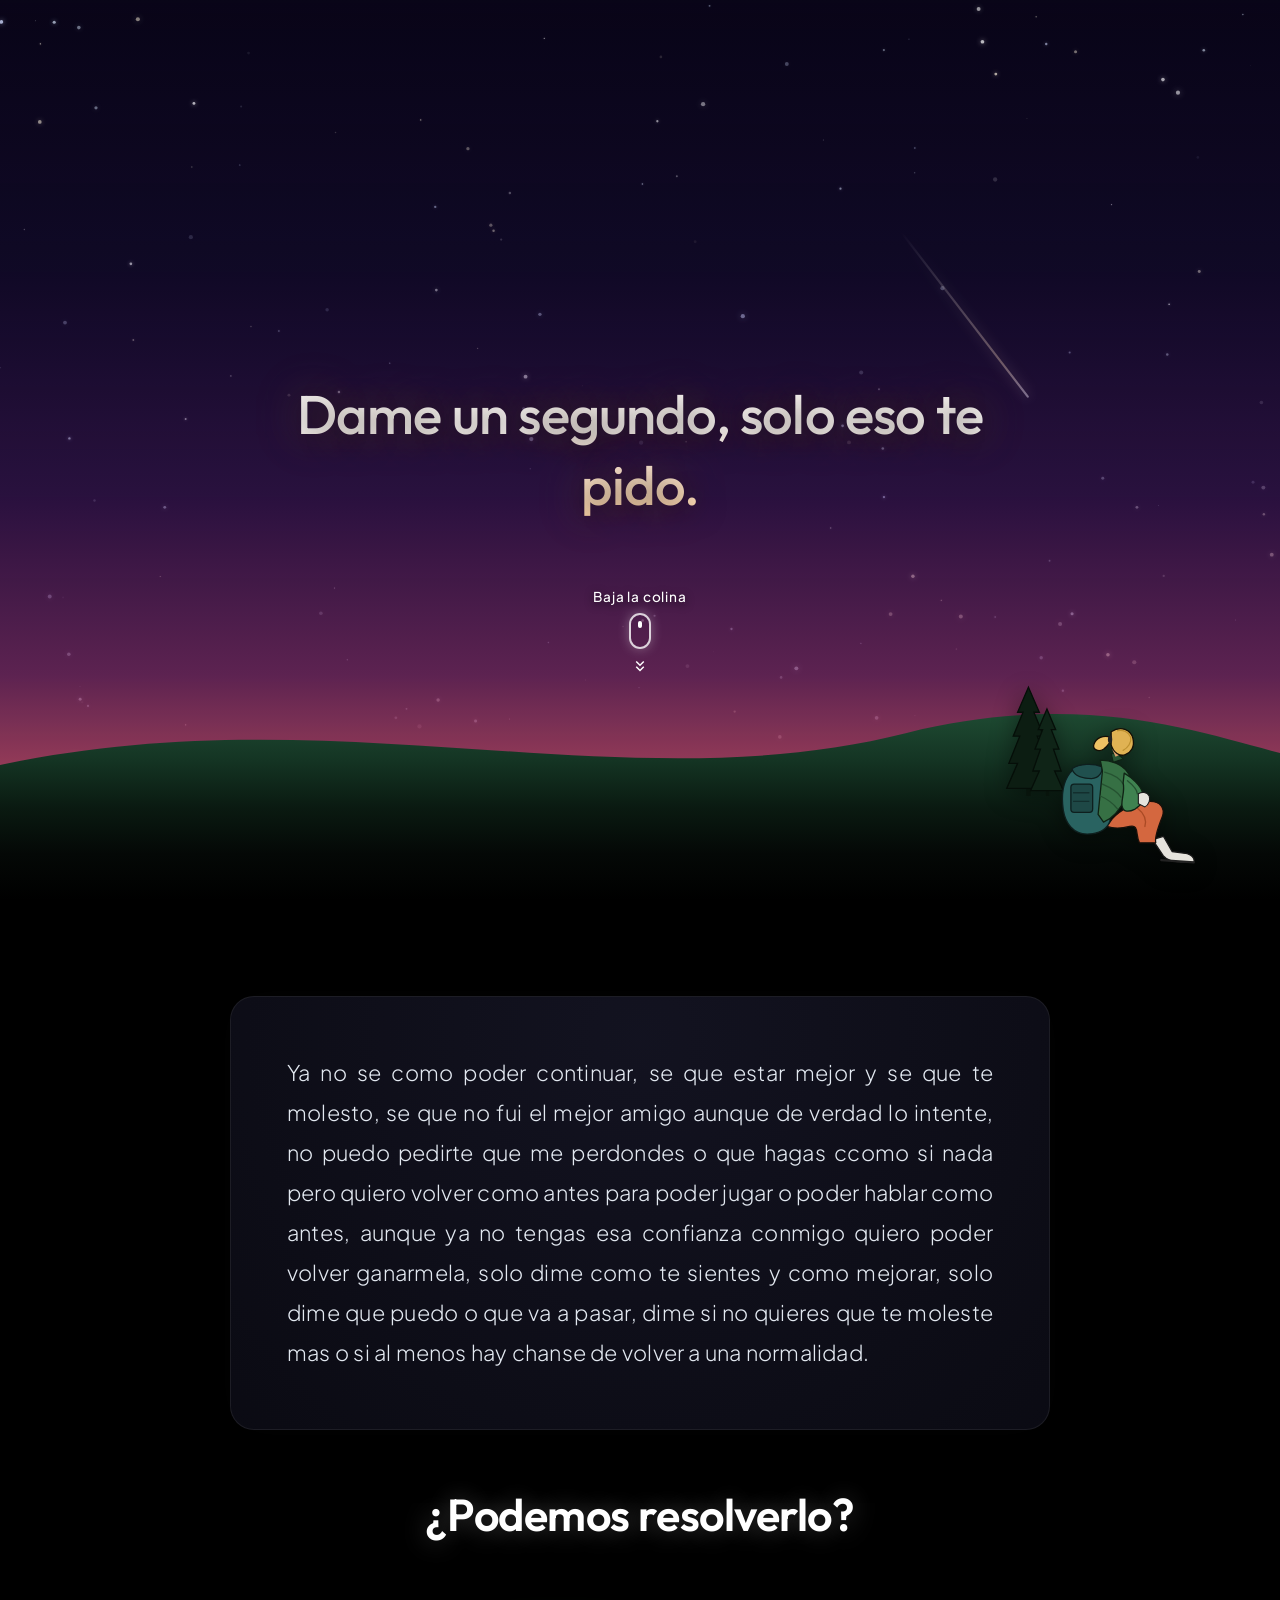
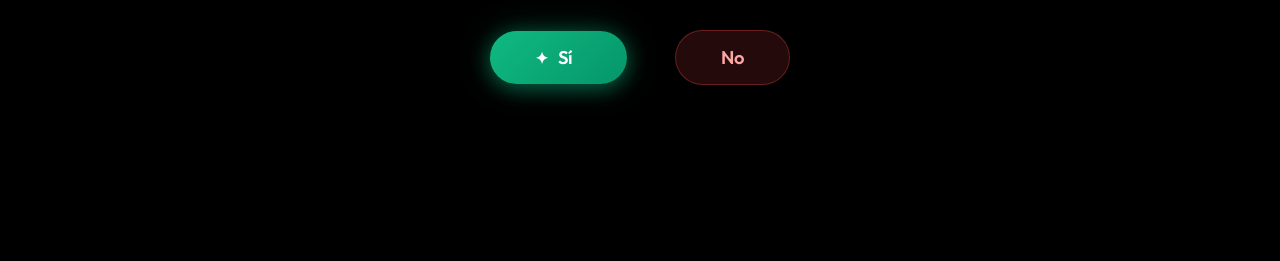
==== index.html @ 680c3e40 "subida" ====
<!DOCTYPE html>
<html lang="es">
<head>
  <meta charset="UTF-8" />
  <meta name="viewport" content="width=device-width, initial-scale=1.0" />
  <title>O - O | Para ti</title>
  <meta name="description" content="Un cielo estrellado, un atardecer y unas palabras sinceras." />
  <link rel="preconnect" href="https://fonts.googleapis.com" />
  <link rel="preconnect" href="https://fonts.gstatic.com" crossorigin />
  <link href="https://fonts.googleapis.com/css2?family=Outfit:wght@300;400;500;600;700&family=Plus+Jakarta+Sans:wght@300;400;500;600&display=swap" rel="stylesheet" />
  <link rel="stylesheet" href="style.css" />
</head>
<body>
  <!-- Contenedor de estrellas y efectos celestiales en Canvas -->
  <canvas id="sky-canvas"></canvas>

  <!-- Capa de brillo del atardecer con transición a noche oscura -->
  <div id="sunset-overlay" class="sunset-overlay"></div>

  <!-- Contenido desplazable principal -->
  <main class="page-container">
    <!-- SECCIÓN 1: INTRODUCCIÓN CON ATARDECER -->
    <section class="hero-section" id="hero-section">
      <div class="hero-content">
        <h1 class="hero-phrase">Dame un segundo, solo eso te pido.</h1>
      </div>

      <!-- Indicador de desplazamiento para bajar la colina -->
      <div class="scroll-indicator" id="scroll-prompt">
        <span class="scroll-text">Baja la colina</span>
        <div class="scroll-mouse">
          <div class="scroll-wheel"></div>
        </div>
        <svg class="scroll-arrow" viewBox="0 0 24 24" fill="none" stroke="currentColor" stroke-width="2">
          <path d="M7 13l5 5 5-5M7 6l5 5 5-5"/>
        </svg>
      </div>

      <!-- Colina en la base del hero con transición directa a negro y figura en el costado -->
      <div class="hill-transition-container" id="hill-container">
        <!-- Figura melancólica en el costado derecho integrada con la loma (sin cajas ni fondos artificiales) -->
        <div class="figure-side-wrapper" aria-hidden="true">
          <svg class="figure-side-svg" viewBox="0 0 200 200" fill="none" xmlns="http://www.w3.org/2000/svg">
            <!-- Pinos a la izquierda de la figura -->
            <g class="pine-trees">
              <rect x="26" y="95" width="4" height="30" fill="#08140c" />
              <path d="M28 25 L38 48 L33 48 L42 70 L36 70 L46 95 L38 95 L48 118 L8 118 L18 95 L10 95 L20 70 L14 70 L23 48 L18 48 Z" fill="#0c1d12" stroke="#050e08" stroke-width="1.2" />
              
              <rect x="44" y="105" width="3" height="20" fill="#08140c" />
              <path d="M45 45 L53 64 L49 64 L56 82 L51 82 L58 102 L52 102 L60 120 L30 120 L38 102 L32 102 L39 82 L34 82 L41 64 L37 64 Z" fill="#0f2417" stroke="#050e08" stroke-width="1.2" />
            </g>

            <!-- Figura de la persona sentada mirando hacia el horizonte -->
            <g class="person-figure">
              <!-- Bota -->
              <path d="M142 165 L152 180 C155 184 162 186 172 186 L180 186 C181 183 179 180 174 178 L160 176 L152 162 Z" fill="#e5e3dc" stroke="#1a1a1a" stroke-width="1.2" stroke-linejoin="round" />
              <path d="M150 184 L180 186" stroke="#222" stroke-width="2" stroke-linecap="round" />

              <!-- Pantalón óxido / naranja cálido -->
              <path d="M105 146 C112 138 126 130 140 130 C149 130 154 136 151 144 C147 154 144 164 145 168 L130 168 C126 160 130 151 121 153 C113 155 106 155 100 153 Z" fill="#d4673f" stroke="#1a100a" stroke-width="1.2" stroke-linejoin="round" />
              <path d="M128 136 C133 140 137 146 135 153" stroke="#aa4a25" stroke-width="1.2" stroke-linecap="round" />

              <!-- Mochila senderista color cerceta / teal -->
              <path d="M66 104 C60 112 58 124 60 138 C62 150 69 160 82 160 C92 160 100 156 103 148 L101 102 C92 95 73 95 66 104 Z" fill="#296361" stroke="#0e1f1e" stroke-width="1.2" stroke-linejoin="round" />
              <path d="M68 100 C75 95 88 95 95 98 C97 102 93 109 86 109 C79 109 70 107 68 100 Z" fill="#20504e" stroke="#0e1f1e" stroke-width="1.2" />
              <rect x="67" y="114" width="20" height="26" rx="3" fill="#1e4846" stroke="#0e1f1e" stroke-width="1.2" />
              <path d="M69 122 L84 122 M69 130 L84 130" stroke="#132f2e" stroke-width="1.2" />

              <!-- Chaqueta puffer verde acolchada -->
              <path d="M94 92 C104 92 114 96 119 103 C123 108 122 117 117 127 C113 136 106 145 97 149 L92 142 L96 102 Z" fill="#367044" stroke="#0f2214" stroke-width="1.2" stroke-linejoin="round" />
              <path d="M98 103 C105 105 112 108 115 114" stroke="#255231" stroke-width="1.2" stroke-linecap="round" />
              <path d="M96 114 C103 117 110 121 113 126" stroke="#255231" stroke-width="1.2" stroke-linecap="round" />
              <path d="M94 125 C101 128 106 132 110 137" stroke="#255231" stroke-width="1.2" stroke-linecap="round" />

              <!-- Brazo y manga apoyada en rodilla -->
              <path d="M116 104 C123 108 131 115 133 122 C135 129 131 134 126 137 C120 140 115 140 114 134 C113 129 117 120 115 113 Z" fill="#3f8250" stroke="#0f2214" stroke-width="1.2" stroke-linejoin="round" />
              <path d="M119 111 C124 115 128 119 128 123" stroke="#255231" stroke-width="1.2" stroke-linecap="round" />

              <!-- Mano enguantada descansando en rodilla -->
              <path d="M129 123 C132 121 137 121 139 125 C140 128 139 133 135 135 L129 132 Z" fill="#e5e3dc" stroke="#1a1a1a" stroke-width="1" />

              <!-- Cuello de la chaqueta -->
              <path d="M104 86 C108 86 113 88 115 91 L106 94 Z" fill="#285433" stroke="#0f2214" stroke-width="1" />

              <!-- Cabeza y cabello dorado con coleta mirando al cielo -->
              <path d="M105 82 L108 89 L112 87 L110 81 Z" fill="#d9a26f" />
              <path d="M104 66 C113 60 122 64 124 72 C126 80 122 85 117 87 C112 89 106 85 104 78 Z" fill="#e0b253" stroke="#140f05" stroke-width="1.2" stroke-linejoin="round" />
              <path d="M104 71 C97 69 90 71 88 78 C87 82 92 85 97 82 C102 78 104 75 104 71 Z" fill="#eec264" stroke="#140f05" stroke-width="1.2" stroke-linejoin="round" />
              <ellipse cx="103" cy="73" rx="2" ry="3.5" fill="#222" />
              <path d="M110 65 C115 64 120 66 122 71 C123 76 119 81 115 83" stroke="#be9130" stroke-width="1.2" stroke-linecap="round" fill="none" />
            </g>
          </svg>
        </div>

        <!-- Colina SVG con degradado suave y continuo que termina en negro puro -->
        <svg class="hill-svg" viewBox="0 0 1440 360" preserveAspectRatio="none">
          <defs>
            <linearGradient id="hillFadeToBlack" x1="0%" y1="0%" x2="0%" y2="100%">
              <stop offset="0%" stop-color="#1e4a32" />
              <stop offset="25%" stop-color="#143423" />
              <stop offset="50%" stop-color="#0a1a11" />
              <stop offset="75%" stop-color="#040806" />
              <stop offset="100%" stop-color="#000000" />
            </linearGradient>
          </defs>
          <path class="hill-main-path" d="M0,190 C380,100 700,240 1020,150 C1220,95 1350,150 1440,175 L1440,360 L0,360 Z" fill="url(#hillFadeToBlack)"></path>
        </svg>
      </div>
    </section>

    <!-- SECCIÓN 2: LA CARTA Y LA PREGUNTA (FONDO 100% NEGRO PURO) -->
    <section class="letter-section" id="letter-section">
      <div class="letter-wrapper">
        <div class="letter-card">
          <div class="card-glow"></div>
          <p class="letter-body">
            Ya no se como poder continuar, se que estar mejor y se que te molesto, se que no fui el mejor amigo aunque de verdad lo intente, no puedo pedirte que me perdondes o que hagas ccomo si nada pero quiero volver como antes para poder jugar o poder hablar como antes, aunque ya no tengas esa confianza conmigo quiero poder volver ganarmela, solo dime como te sientes y como mejorar, solo dime que puedo o que va a pasar, dime si no quieres que te moleste mas o si al menos hay chanse de volver a una normalidad.
          </p>
        </div>

        <!-- Pregunta interactiva -->
        <div class="question-container" id="question-container">
          <h2 class="question-title">¿Podemos resolverlo?</h2>

          <!-- Área interactiva de botones -->
          <div class="buttons-playground" id="buttons-playground">
            <!-- Botón SÍ -->
            <button id="btn-yes" class="btn btn-yes" type="button">
              <span class="btn-sparkle">✦</span>
              <span class="btn-text">Sí</span>
              <span class="btn-glow"></span>
            </button>

            <!-- Botón NO con física de evasión -->
            <button id="btn-no" class="btn btn-no" type="button">
              <span class="btn-text">No</span>
            </button>
          </div>
        </div>
      </div>
    </section>
  </main>

  <script src="script.js" defer></script>
</body>
</html>
---- style.css ----
/* ==========================================================================
   VARIABLES DE TEMA Y PALETA CINEMATOGRÁFICA
   ========================================================================== */
:root {
  --font-display: 'Outfit', sans-serif;
  --font-body: 'Plus Jakarta Sans', sans-serif;

  /* Colores del atardecer inicial */
  --sky-night: #090518;
  --sky-indigo: #1b103b;
  --sky-purple: #3f1958;
  --sky-dusk: #792d64;
  --sky-rose: #bf4d65;
  --sky-sunset: #ea7a5c;
  --sky-glow: #fbb07e;

  /* Colores de las colinas (inicialmente verdes de atardecer) */
  --hill-back-start: #1c452e;
  --hill-front-start: #2a6140;

  /* Colores de transición a la noche */
  --space-dark: #05050a;
  --space-card: rgba(14, 15, 26, 0.72);
  --space-border: rgba(255, 255, 255, 0.08);
  --text-main: #f0f0f5;
  --text-muted: #b8b8cc;

  /* Botones */
  --btn-yes-bg: linear-gradient(135deg, #10b981 0%, #059669 100%);
  --btn-yes-glow: rgba(16, 185, 129, 0.45);
  --btn-no-bg: rgba(239, 68, 68, 0.15);
  --btn-no-border: rgba(239, 68, 68, 0.35);
  --btn-no-text: #fca5a5;

  /* Factor de scroll dinámico [0 a 1] controlado por JS */
  --scroll-ratio: 0;
}

/* ==========================================================================
   RESET & ESTILOS BASE
   ========================================================================== */
*, *::before, *::after {
  margin: 0;
  padding: 0;
  box-sizing: border-box;
}

html {
  scroll-behavior: smooth;
  background-color: var(--sky-night);
  color: var(--text-main);
  font-family: var(--font-body);
  overflow-x: hidden;
}

body {
  position: relative;
  min-height: 200vh;
  background: var(--sky-night);
  overflow-x: hidden;
  transition: background-color 0.8s ease;
}

/* ==========================================================================
   CANVAS DE ESTRELLAS Y CAPA DE ATARDECER
   ========================================================================== */
#sky-canvas {
  position: fixed;
  top: 0;
  left: 0;
  width: 100vw;
  height: 100vh;
  z-index: 1;
  pointer-events: none;
}

.sunset-overlay {
  position: fixed;
  top: 0;
  left: 0;
  width: 100vw;
  height: 100vh;
  z-index: 2;
  pointer-events: none;
  background: linear-gradient(
    180deg,
    rgba(9, 5, 24, 0.2) 0%,
    rgba(27, 16, 59, 0.4) 30%,
    rgba(63, 25, 88, 0.6) 55%,
    rgba(121, 45, 100, 0.75) 75%,
    rgba(191, 77, 101, 0.85) 88%,
    rgba(234, 122, 92, 0.95) 96%,
    rgba(251, 176, 126, 1) 100%
  );
  opacity: calc(1 - (var(--scroll-ratio) * 1.25));
  transition: opacity 0.15s ease-out;
}

/* ==========================================================================
   CONTENEDOR PRINCIPAL
   ========================================================================== */
.page-container {
  position: relative;
  z-index: 10;
  width: 100%;
}

/* ==========================================================================
   SECCIÓN 1: HERO CON ATARDECER Y COLINAS
   ========================================================================== */
.hero-section {
  position: relative;
  width: 100%;
  height: 100vh;
  display: flex;
  flex-direction: column;
  justify-content: center;
  align-items: center;
  text-align: center;
  padding: 0 1.5rem;
}

.hero-content {
  max-width: 800px;
  z-index: 15;
  animation: fadeInDown 1.6s cubic-bezier(0.16, 1, 0.3, 1) forwards;
}

.hero-phrase {
  font-family: var(--font-display);
  font-size: clamp(2rem, 5vw, 3.4rem);
  font-weight: 500;
  letter-spacing: -0.015em;
  line-height: 1.3;
  color: #ffffff;
  background: linear-gradient(180deg, #ffffff 35%, #fed7aa 100%);
  -webkit-background-clip: text;
  -webkit-text-fill-color: transparent;
  text-shadow: 0 4px 30px rgba(0, 0, 0, 0.65), 0 0 45px rgba(251, 176, 126, 0.35);
}

/* Indicador de scroll */
.scroll-indicator {
  position: absolute;
  bottom: 25vh;
  display: flex;
  flex-direction: column;
  align-items: center;
  gap: 0.5rem;
  z-index: 20;
  cursor: pointer;
  opacity: calc(1 - (var(--scroll-ratio) * 2.5));
  transition: opacity 0.2s ease, transform 0.2s ease;
  user-select: none;
}

.scroll-indicator:hover {
  transform: translateY(3px);
}

.scroll-text {
  font-size: 0.85rem;
  font-weight: 500;
  letter-spacing: 0.06em;
  color: #ffffff;
  text-shadow: 0 2px 8px rgba(0, 0, 0, 0.7);
}

.scroll-mouse {
  width: 22px;
  height: 36px;
  border: 2px solid rgba(255, 255, 255, 0.8);
  border-radius: 14px;
  position: relative;
  box-shadow: 0 0 12px rgba(255, 255, 255, 0.3);
}

.scroll-wheel {
  width: 4px;
  height: 7px;
  background: #ffffff;
  border-radius: 2px;
  position: absolute;
  top: 6px;
  left: 50%;
  transform: translateX(-50%);
  animation: scrollWheel 1.8s infinite ease-in-out;
}

.scroll-arrow {
  width: 18px;
  height: 18px;
  color: #ffffff;
  animation: floatArrow 1.8s infinite ease-in-out;
}

@keyframes scrollWheel {
  0% { transform: translate(-50%, 0); opacity: 1; }
  60% { transform: translate(-50%, 10px); opacity: 0; }
  100% { transform: translate(-50%, 0); opacity: 0; }
}

@keyframes floatArrow {
  0%, 100% { transform: translateY(0); }
  50% { transform: translateY(5px); }
}

/* ==========================================================================
   COLINA EN LA BASE DEL HERO CON GRADIENTE SUAVE A NEGRO PURO
   ========================================================================== */
.hill-transition-container {
  position: absolute;
  bottom: 0;
  left: 0;
  width: 100%;
  height: 32vh;
  min-height: 220px;
  pointer-events: none;
  z-index: 12;
  overflow: hidden;
}

.hill-svg {
  position: absolute;
  bottom: -1px;
  left: 0;
  width: 100%;
  height: 100%;
  display: block;
}

/* FIGURA MELANCÓLICA EN EL COSTADO DERECHO */
.figure-side-wrapper {
  position: absolute;
  bottom: 22px;
  right: 5%;
  width: clamp(140px, 17vw, 220px);
  height: auto;
  z-index: 15;
  pointer-events: none;
  filter: drop-shadow(0 4px 12px rgba(0, 0, 0, 0.45));
  animation: solitaryBreathe 4.5s infinite ease-in-out;
  transform-origin: bottom center;
}

.figure-side-svg {
  width: 100%;
  height: auto;
  display: block;
}

@keyframes solitaryBreathe {
  0%, 100% {
    transform: translateY(0) scale(1);
  }
  50% {
    transform: translateY(-3px) scale(1.008);
  }
}

@media (max-width: 768px) {
  .figure-side-wrapper {
    right: 3%;
    bottom: 16px;
    width: 130px;
  }
}

@media (max-width: 480px) {
  .figure-side-wrapper {
    right: 1%;
    bottom: 12px;
    width: 110px;
  }
}

/* ==========================================================================
   SECCIÓN 2: LA CARTA Y PREGUNTA (FONDO 100% NEGRO PURO)
   ========================================================================== */
.letter-section {
  position: relative;
  min-height: 100vh;
  background-color: #000000;
  padding: 6rem 1.5rem 8rem;
  display: flex;
  justify-content: center;
  align-items: center;
  z-index: 25;
}

.letter-wrapper {
  width: 100%;
  max-width: 820px;
  margin: 0 auto;
  display: flex;
  flex-direction: column;
  align-items: center;
}

.letter-card {
  position: relative;
  background: var(--space-card);
  border: 1px solid var(--space-border);
  backdrop-filter: blur(20px);
  -webkit-backdrop-filter: blur(20px);
  border-radius: 24px;
  padding: clamp(2rem, 5vw, 3.5rem);
  box-shadow: 0 25px 50px -12px rgba(0, 0, 0, 0.7), 0 0 40px rgba(255, 255, 255, 0.02);
  margin-bottom: 3.5rem;
  overflow: hidden;
  transition: transform 0.3s ease, box-shadow 0.3s ease;
}

.card-glow {
  position: absolute;
  top: -50%;
  left: -50%;
  width: 200%;
  height: 200%;
  background: radial-gradient(circle at 50% 30%, rgba(120, 119, 198, 0.08) 0%, transparent 60%);
  pointer-events: none;
}

.letter-body {
  position: relative;
  font-size: clamp(1.08rem, 2.3vw, 1.35rem);
  line-height: 1.85;
  color: #e2e8f0;
  font-weight: 300;
  letter-spacing: 0.01em;
  text-align: justify;
  text-justify: inter-word;
}

@media (max-width: 600px) {
  .letter-body {
    text-align: left;
  }
}

/* ==========================================================================
   PREGUNTA Y BOTONES INTERACTIVOS
   ========================================================================== */
.question-container {
  width: 100%;
  display: flex;
  flex-direction: column;
  align-items: center;
  text-align: center;
}

.question-title {
  font-family: var(--font-display);
  font-size: clamp(2rem, 4.5vw, 2.8rem);
  font-weight: 600;
  margin-bottom: 2.5rem;
  letter-spacing: -0.01em;
  color: #ffffff;
  text-shadow: 0 0 25px rgba(255, 255, 255, 0.25);
}

/* Área de acción de los botones */
.buttons-playground {
  position: relative;
  width: 100%;
  max-width: 620px;
  min-height: 150px;
  display: flex;
  justify-content: center;
  align-items: center;
  gap: 3rem;
  padding: 1rem;
}

/* Estilos de botones generales */
.btn {
  font-family: var(--font-display);
  font-size: 1.15rem;
  font-weight: 600;
  padding: 0.95rem 2.8rem;
  border-radius: 999px;
  border: none;
  cursor: pointer;
  outline: none;
  user-select: none;
  display: inline-flex;
  align-items: center;
  justify-content: center;
  gap: 0.6rem;
  transition: transform 0.25s cubic-bezier(0.2, 0, 0, 1), box-shadow 0.25s ease;
}

/* Botón SÍ: Cálido, brillante y acogedor */
.btn-yes {
  background: var(--btn-yes-bg);
  color: #ffffff;
  box-shadow: 0 4px 20px var(--btn-yes-glow), 0 0 35px rgba(16, 185, 129, 0.25);
  position: relative;
  overflow: hidden;
  z-index: 5;
}

.btn-yes:hover {
  transform: scale(1.06);
  box-shadow: 0 8px 30px rgba(16, 185, 129, 0.6), 0 0 50px rgba(16, 185, 129, 0.4);
}

.btn-yes:active {
  transform: scale(0.98);
}

.btn-sparkle {
  font-size: 1rem;
  animation: pulseSparkle 2s infinite ease-in-out;
}

@keyframes pulseSparkle {
  0%, 100% { transform: scale(1) rotate(0deg); opacity: 0.8; }
  50% { transform: scale(1.3) rotate(20deg); opacity: 1; }
}

/* Botón NO: Física de evasión por velocidad del ratón */
.btn-no {
  background: var(--btn-no-bg);
  color: var(--btn-no-text);
  border: 1px solid var(--btn-no-border);
  backdrop-filter: blur(8px);
  position: relative;
  z-index: 6;
  white-space: nowrap;
  touch-action: none;
  will-change: transform;
}

.btn-no:hover {
  background: rgba(239, 68, 68, 0.25);
}

/* ==========================================================================
   TARJETA DE ACTUALIZACIÓN EN LA PÁGINA AL PULSAR SÍ
   ========================================================================== */
.yes-updated-card {
  background: rgba(16, 185, 129, 0.08);
  border: 1px solid rgba(16, 185, 129, 0.35);
  backdrop-filter: blur(24px);
  -webkit-backdrop-filter: blur(24px);
  border-radius: 28px;
  padding: clamp(2.4rem, 5vw, 3.8rem);
  max-width: 680px;
  width: 100%;
  margin: 0 auto;
  text-align: center;
  box-shadow: 0 25px 60px rgba(0, 0, 0, 0.8), 0 0 50px rgba(16, 185, 129, 0.25);
  animation: fadeInDown 0.9s cubic-bezier(0.16, 1, 0.3, 1) forwards;
}

.yes-updated-icon {
  font-size: 3rem;
  margin-bottom: 1.2rem;
  animation: heartPulse 2.2s infinite ease-in-out;
  display: inline-block;
}

@keyframes heartPulse {
  0%, 100% { transform: scale(1); }
  50% { transform: scale(1.18); }
}

.yes-updated-title {
  font-family: var(--font-display);
  font-size: clamp(2rem, 4vw, 2.7rem);
  font-weight: 600;
  color: #ffffff;
  margin-bottom: 1.25rem;
  text-shadow: 0 0 25px rgba(16, 185, 129, 0.5);
}

.yes-updated-message {
  font-family: var(--font-body);
  font-size: clamp(1.1rem, 2.5vw, 1.35rem);
  line-height: 1.85;
  color: #e2e8f0;
  font-weight: 300;
  letter-spacing: 0.01em;
}

/* ==========================================================================
   ANIMACIONES GENERALES
   ========================================================================== */
@keyframes fadeInDown {
  from {
    opacity: 0;
    transform: translateY(-25px);
  }
  to {
    opacity: 1;
    transform: translateY(0);
  }
}
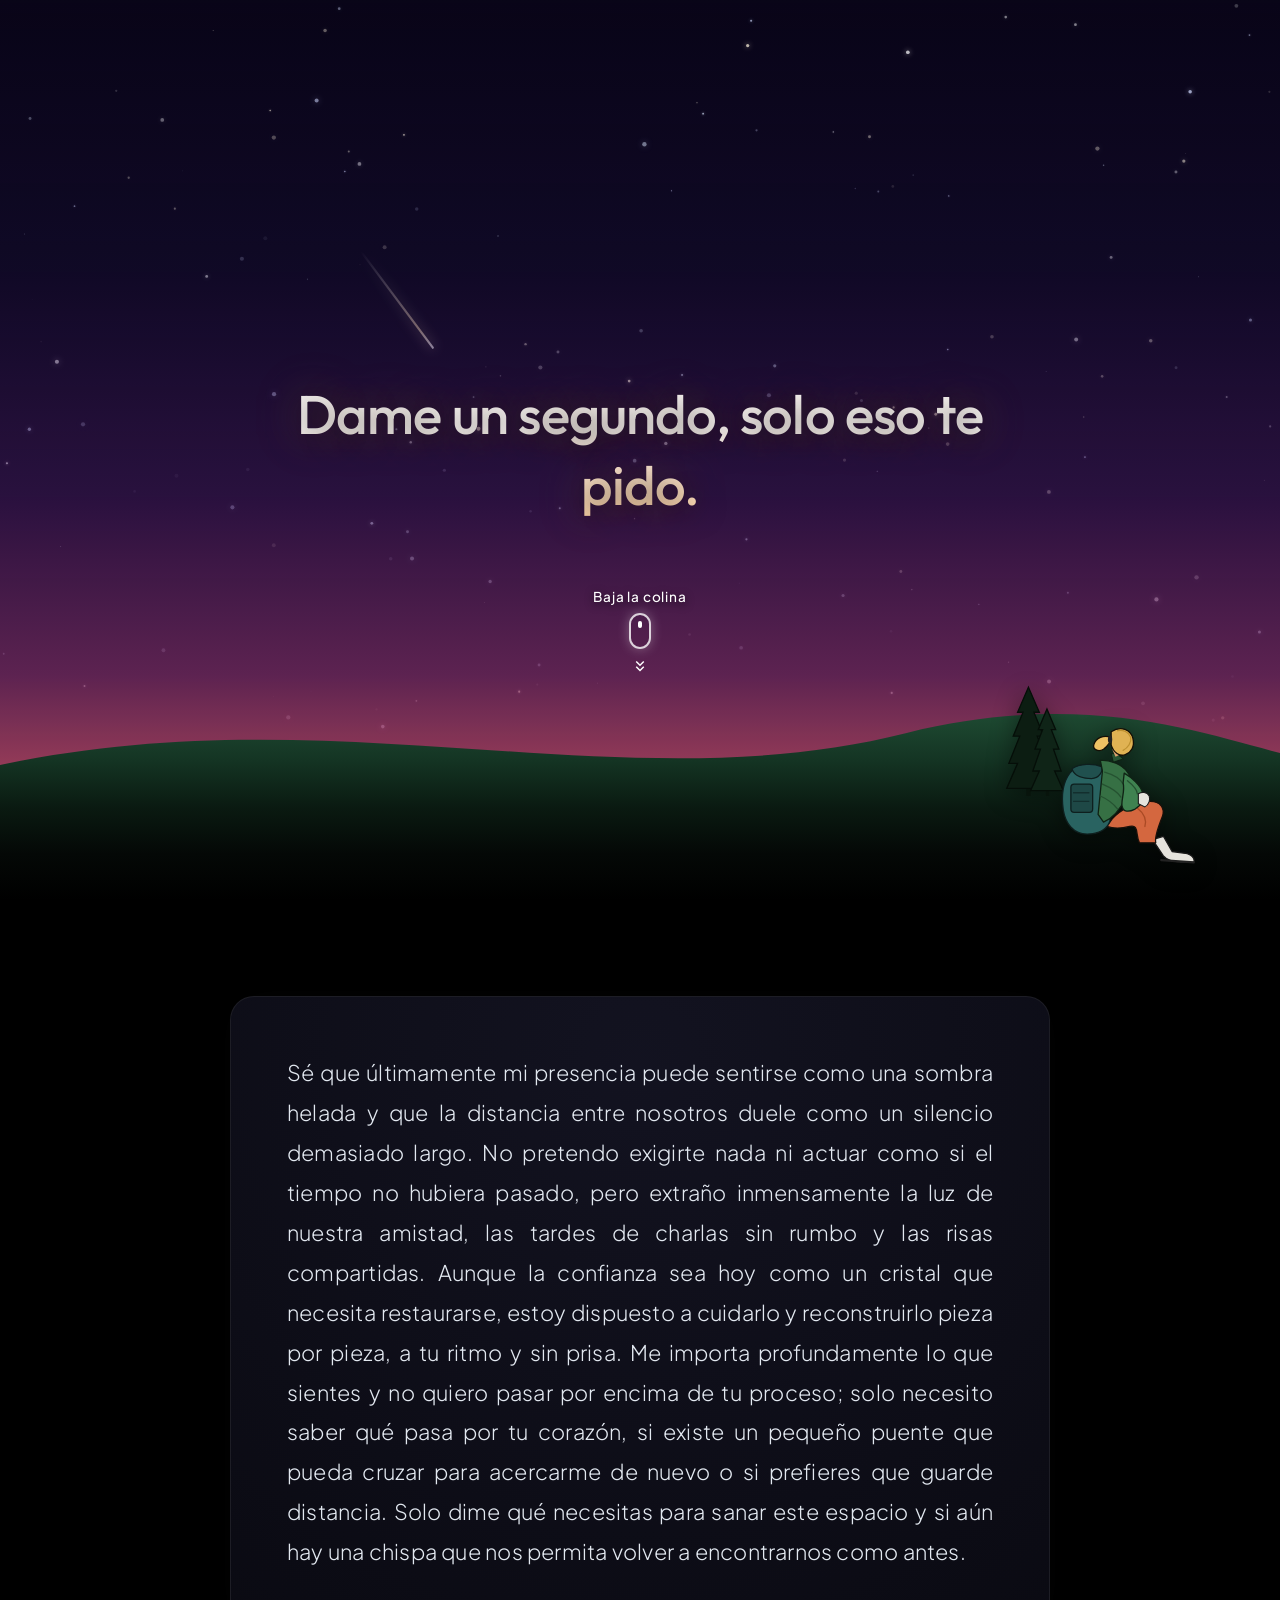
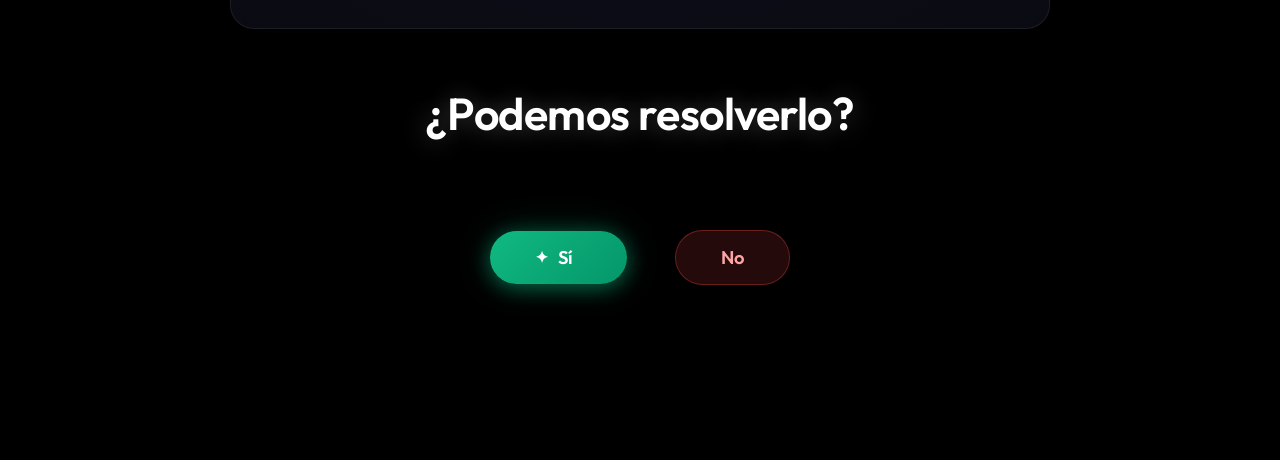
==== commit 40aacc94: "Update index.html" ====
--- a/index.html
+++ b/index.html
@@ -114,7 +114,7 @@
         <div class="letter-card">
           <div class="card-glow"></div>
           <p class="letter-body">
-            Ya no se como poder continuar, se que estar mejor y se que te molesto, se que no fui el mejor amigo aunque de verdad lo intente, no puedo pedirte que me perdondes o que hagas ccomo si nada pero quiero volver como antes para poder jugar o poder hablar como antes, aunque ya no tengas esa confianza conmigo quiero poder volver ganarmela, solo dime como te sientes y como mejorar, solo dime que puedo o que va a pasar, dime si no quieres que te moleste mas o si al menos hay chanse de volver a una normalidad.
+            Sé que últimamente mi presencia puede sentirse como una sombra helada y que la distancia entre nosotros duele como un silencio demasiado largo. No pretendo exigirte nada ni actuar como si el tiempo no hubiera pasado, pero extraño inmensamente la luz de nuestra amistad, las tardes de charlas sin rumbo y las risas compartidas. Aunque la confianza sea hoy como un cristal que necesita restaurarse, estoy dispuesto a cuidarlo y reconstruirlo pieza por pieza, a tu ritmo y sin prisa. Me importa profundamente lo que sientes y no quiero pasar por encima de tu proceso; solo necesito saber qué pasa por tu corazón, si existe un pequeño puente que pueda cruzar para acercarme de nuevo o si prefieres que guarde distancia. Solo dime qué necesitas para sanar este espacio y si aún hay una chispa que nos permita volver a encontrarnos como antes.
           </p>
         </div>
 
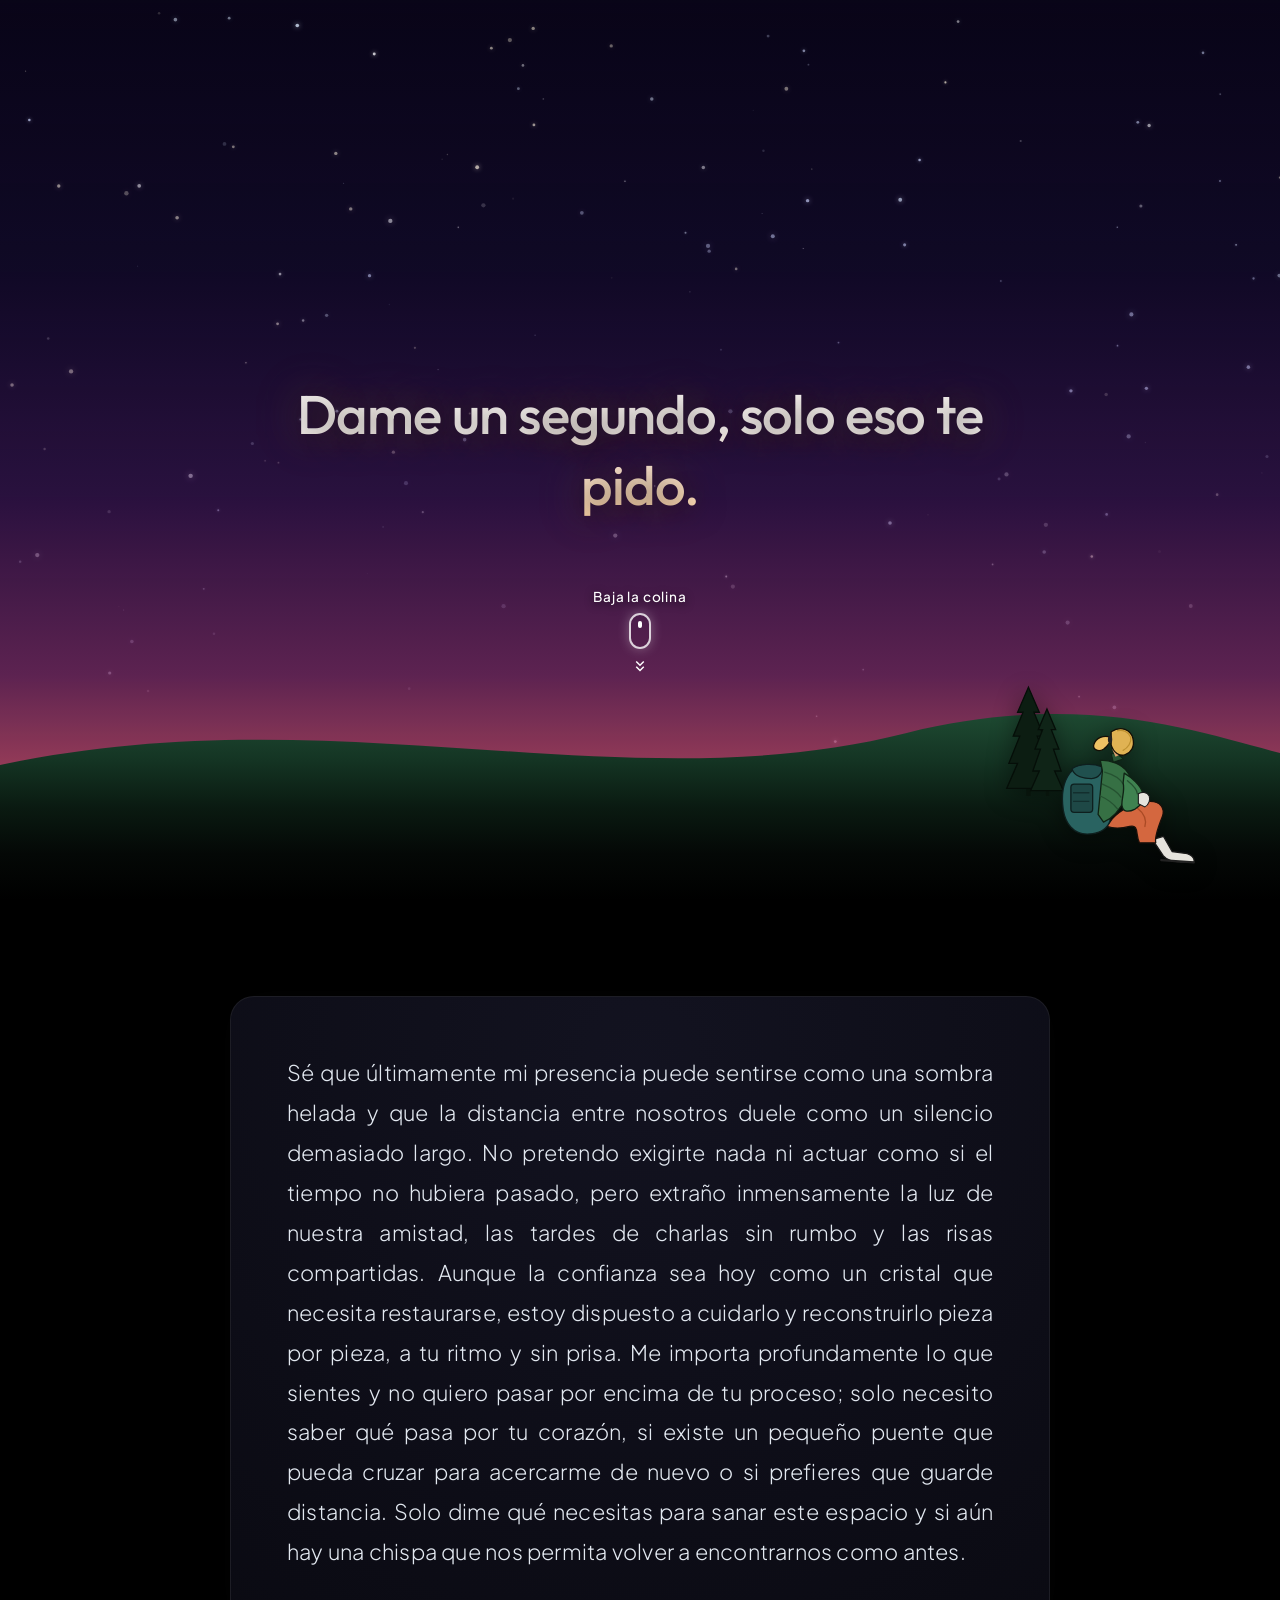
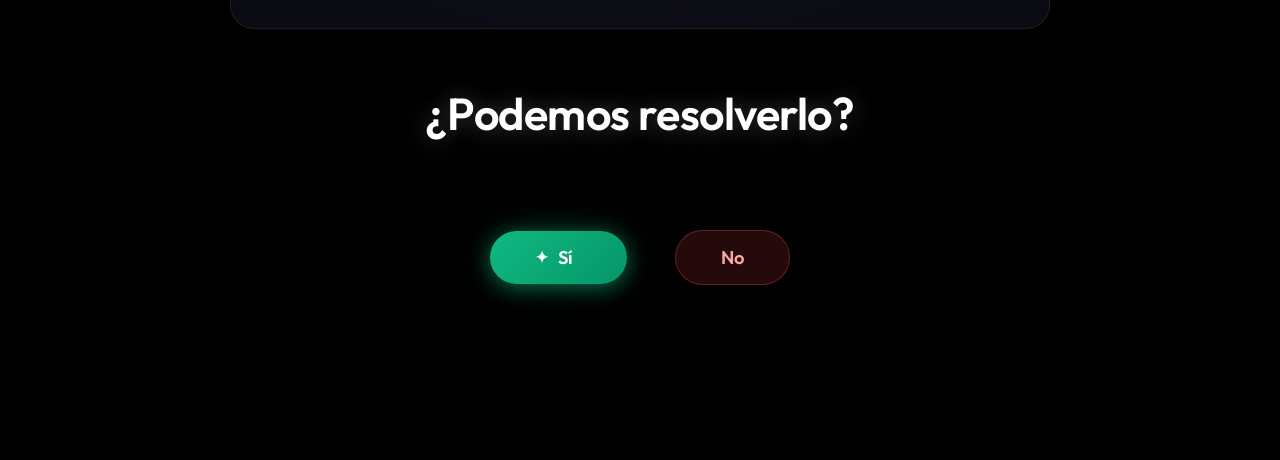
==== commit d32bb7b1: "cambios" ====
--- a/index.html
+++ b/index.html
@@ -141,6 +141,22 @@
     </section>
   </main>
 
+  <!-- Elementos para la animación del golpe de la mano al cursor -->
+  <div id="virtual-cursor" class="virtual-cursor" aria-hidden="true">
+    <svg viewBox="0 0 24 24" width="22" height="22" fill="none">
+      <path d="M4 2 L4 20 L8.5 16.5 L12.5 22.5 L15 21 L11.2 15.2 L17.5 15.2 Z" fill="#ffffff" stroke="#000000" stroke-width="1.6" stroke-linejoin="round"/>
+    </svg>
+  </div>
+  <div id="slap-hand" class="slap-hand" aria-hidden="true">
+    <img src="photos/mano.png" alt="Mano" />
+  </div>
+  <!-- Signo de exclamación cómico que aparece sobre el cursor tras la bofetada -->
+  <div id="slap-sign" class="slap-sign" aria-hidden="true">
+    <div class="sign-bubble">
+      <span class="sign-text">!</span>
+    </div>
+  </div>
+
   <script src="script.js" defer></script>
 </body>
 </html>
--- a/style.css
+++ b/style.css
@@ -397,7 +397,7 @@
   box-shadow: 0 4px 20px var(--btn-yes-glow), 0 0 35px rgba(16, 185, 129, 0.25);
   position: relative;
   overflow: hidden;
-  z-index: 5;
+  z-index: 10 !important;
 }
 
 .btn-yes:hover {
@@ -419,7 +419,7 @@
   50% { transform: scale(1.3) rotate(20deg); opacity: 1; }
 }
 
-/* Botón NO: Física de evasión por velocidad del ratón */
+/* Botón NO: Física de evasión ultrarrápida por velocidad del ratón */
 .btn-no {
   background: var(--btn-no-bg);
   color: var(--btn-no-text);
@@ -430,10 +430,39 @@
   white-space: nowrap;
   touch-action: none;
   will-change: transform;
+  /* Anular transition de transform para respuesta inmediata sin lag a 60 FPS */
+  transition: box-shadow 0.25s ease, background 0.2s ease, border-color 0.2s ease;
 }
 
 .btn-no:hover {
   background: rgba(239, 68, 68, 0.25);
+}
+
+/* Estado de huida rápida tras el golpe hacia detrás de Sí */
+.btn-no.fleeing {
+  transition: transform 0.28s cubic-bezier(0.2, 0.9, 0.25, 1.25) !important;
+  z-index: 3 !important;
+}
+
+/* Estado de miedo cuando la mano le da el golpe: se oculta detrás de Sí y tiembla */
+.btn-no.scared {
+  z-index: 3 !important;
+  animation: fearfulTremble 0.06s infinite alternate ease-in-out !important;
+  box-shadow: 0 0 16px rgba(239, 68, 68, 0.5) !important;
+  border-color: rgba(239, 68, 68, 0.7) !important;
+  pointer-events: auto !important;
+}
+
+@keyframes fearfulTremble {
+  0% {
+    transform: translate3d(var(--scared-x, 0px), var(--scared-y, 0px), 0) rotate(-3.5deg) scale(0.91);
+  }
+  50% {
+    transform: translate3d(calc(var(--scared-x, 0px) + 2.5px), calc(var(--scared-y, 0px) - 2px), 0) rotate(2.5deg) scale(0.93);
+  }
+  100% {
+    transform: translate3d(calc(var(--scared-x, 0px) - 2.5px), calc(var(--scared-y, 0px) + 2px), 0) rotate(-2.5deg) scale(0.90);
+  }
 }
 
 /* ==========================================================================
@@ -497,3 +526,169 @@
     transform: translateY(0);
   }
 }
+
+/* ==========================================================================
+   ANIMACIÓN DEL GOLPE DE LA MANO Y CURSOR CONGELADO (MÁXIMO 2 VECES)
+   ========================================================================== */
+body.cursor-frozen,
+body.cursor-frozen * {
+  cursor: none !important;
+}
+
+.virtual-cursor {
+  position: fixed;
+  top: 0;
+  left: 0;
+  width: 24px;
+  height: 24px;
+  pointer-events: none;
+  z-index: 99999;
+  opacity: 0;
+  transform: translate(-999px, -999px);
+  will-change: transform, opacity;
+}
+
+.virtual-cursor.visible {
+  opacity: 1;
+}
+
+.virtual-cursor.slapped {
+  animation: cursorStunned 1s cubic-bezier(0.18, 0.89, 0.32, 1.28) forwards;
+}
+
+@keyframes cursorStunned {
+  0% {
+    transform: translate(var(--cx), var(--cy)) rotate(0deg);
+  }
+  16% {
+    transform: translate(calc(var(--cx) - 18px), calc(var(--cy) + 20px)) rotate(-28deg) scale(0.9);
+  }
+  35% {
+    transform: translate(calc(var(--cx) - 10px), calc(var(--cy) + 12px)) rotate(14deg) scale(0.95);
+  }
+  60% {
+    transform: translate(calc(var(--cx) - 14px), calc(var(--cy) + 15px)) rotate(-8deg) scale(1);
+  }
+  85% {
+    transform: translate(calc(var(--cx) - 12px), calc(var(--cy) + 14px)) rotate(3deg);
+  }
+  100% {
+    transform: translate(calc(var(--cx) - 12px), calc(var(--cy) + 14px)) rotate(0deg);
+  }
+}
+
+.slap-hand {
+  position: fixed;
+  top: 0;
+  left: 0;
+  width: 120px;
+  height: 120px;
+  pointer-events: none;
+  z-index: 100000;
+  opacity: 0;
+  transform: translate(-999px, -999px);
+  will-change: transform, opacity;
+}
+
+.slap-hand img {
+  width: 100%;
+  height: 100%;
+  display: block;
+}
+
+.slap-hand.striking {
+  animation: handStrikeAnim 1s cubic-bezier(0.2, 0.8, 0.25, 1) forwards;
+}
+
+@keyframes handStrikeAnim {
+  0% {
+    opacity: 0;
+    transform: translate(calc(var(--hx) + 70px), calc(var(--hy) - 110px)) rotate(-40deg) scale(1.3);
+  }
+  15% {
+    opacity: 1;
+    transform: translate(calc(var(--hx) + 30px), calc(var(--hy) - 40px)) rotate(-25deg) scale(1.15);
+  }
+  25% {
+    /* MOMENTO EXACTO DEL IMPACTO */
+    opacity: 1;
+    transform: translate(var(--hx), var(--hy)) rotate(10deg) scale(0.95);
+  }
+  40% {
+    transform: translate(calc(var(--hx) - 8px), calc(var(--hy) - 8px)) rotate(5deg) scale(1);
+  }
+  70% {
+    opacity: 1;
+    transform: translate(var(--hx), calc(var(--hy) - 20px)) rotate(0deg) scale(1.05);
+  }
+  100% {
+    opacity: 0;
+    transform: translate(var(--hx), calc(var(--hy) - 90px)) rotate(-15deg) scale(0.6);
+  }
+}
+
+/* Signo de exclamación cómico que aparece sobre el cursor al recibir la bofetada */
+.slap-sign {
+  position: fixed;
+  top: 0;
+  left: 0;
+  width: 46px;
+  height: 46px;
+  pointer-events: none;
+  z-index: 100001;
+  opacity: 0;
+  transform: translate(-999px, -999px);
+  will-change: transform, opacity;
+  display: flex;
+  justify-content: center;
+  align-items: center;
+}
+
+.sign-bubble {
+  width: 44px;
+  height: 44px;
+  border-radius: 50%;
+  background: linear-gradient(135deg, #ef4444 0%, #dc2626 100%);
+  border: 2.5px solid #ffffff;
+  box-shadow: 0 6px 20px rgba(239, 68, 68, 0.7), 0 0 15px rgba(255, 255, 255, 0.5);
+  display: flex;
+  align-items: center;
+  justify-content: center;
+}
+
+.sign-text {
+  font-family: var(--font-display), -apple-system, sans-serif;
+  font-weight: 900;
+  font-size: 27px;
+  line-height: 1;
+  color: #ffffff;
+  text-shadow: 0 2px 4px rgba(0, 0, 0, 0.4);
+  transform: translateY(-1px);
+}
+
+.slap-sign.pop {
+  animation: signPopAnim 0.75s cubic-bezier(0.175, 0.885, 0.32, 1.275) forwards;
+}
+
+@keyframes signPopAnim {
+  0% {
+    opacity: 0;
+    transform: translate(var(--sx), var(--sy)) scale(0.1) rotate(-15deg);
+  }
+  25% {
+    opacity: 1;
+    transform: translate(var(--sx), calc(var(--sy) - 25px)) scale(1.25) rotate(6deg);
+  }
+  40% {
+    opacity: 1;
+    transform: translate(var(--sx), calc(var(--sy) - 30px)) scale(1) rotate(-3deg);
+  }
+  75% {
+    opacity: 1;
+    transform: translate(var(--sx), calc(var(--sy) - 30px)) scale(1) rotate(0deg);
+  }
+  100% {
+    opacity: 0;
+    transform: translate(var(--sx), calc(var(--sy) - 45px)) scale(0.6) rotate(10deg);
+  }
+}
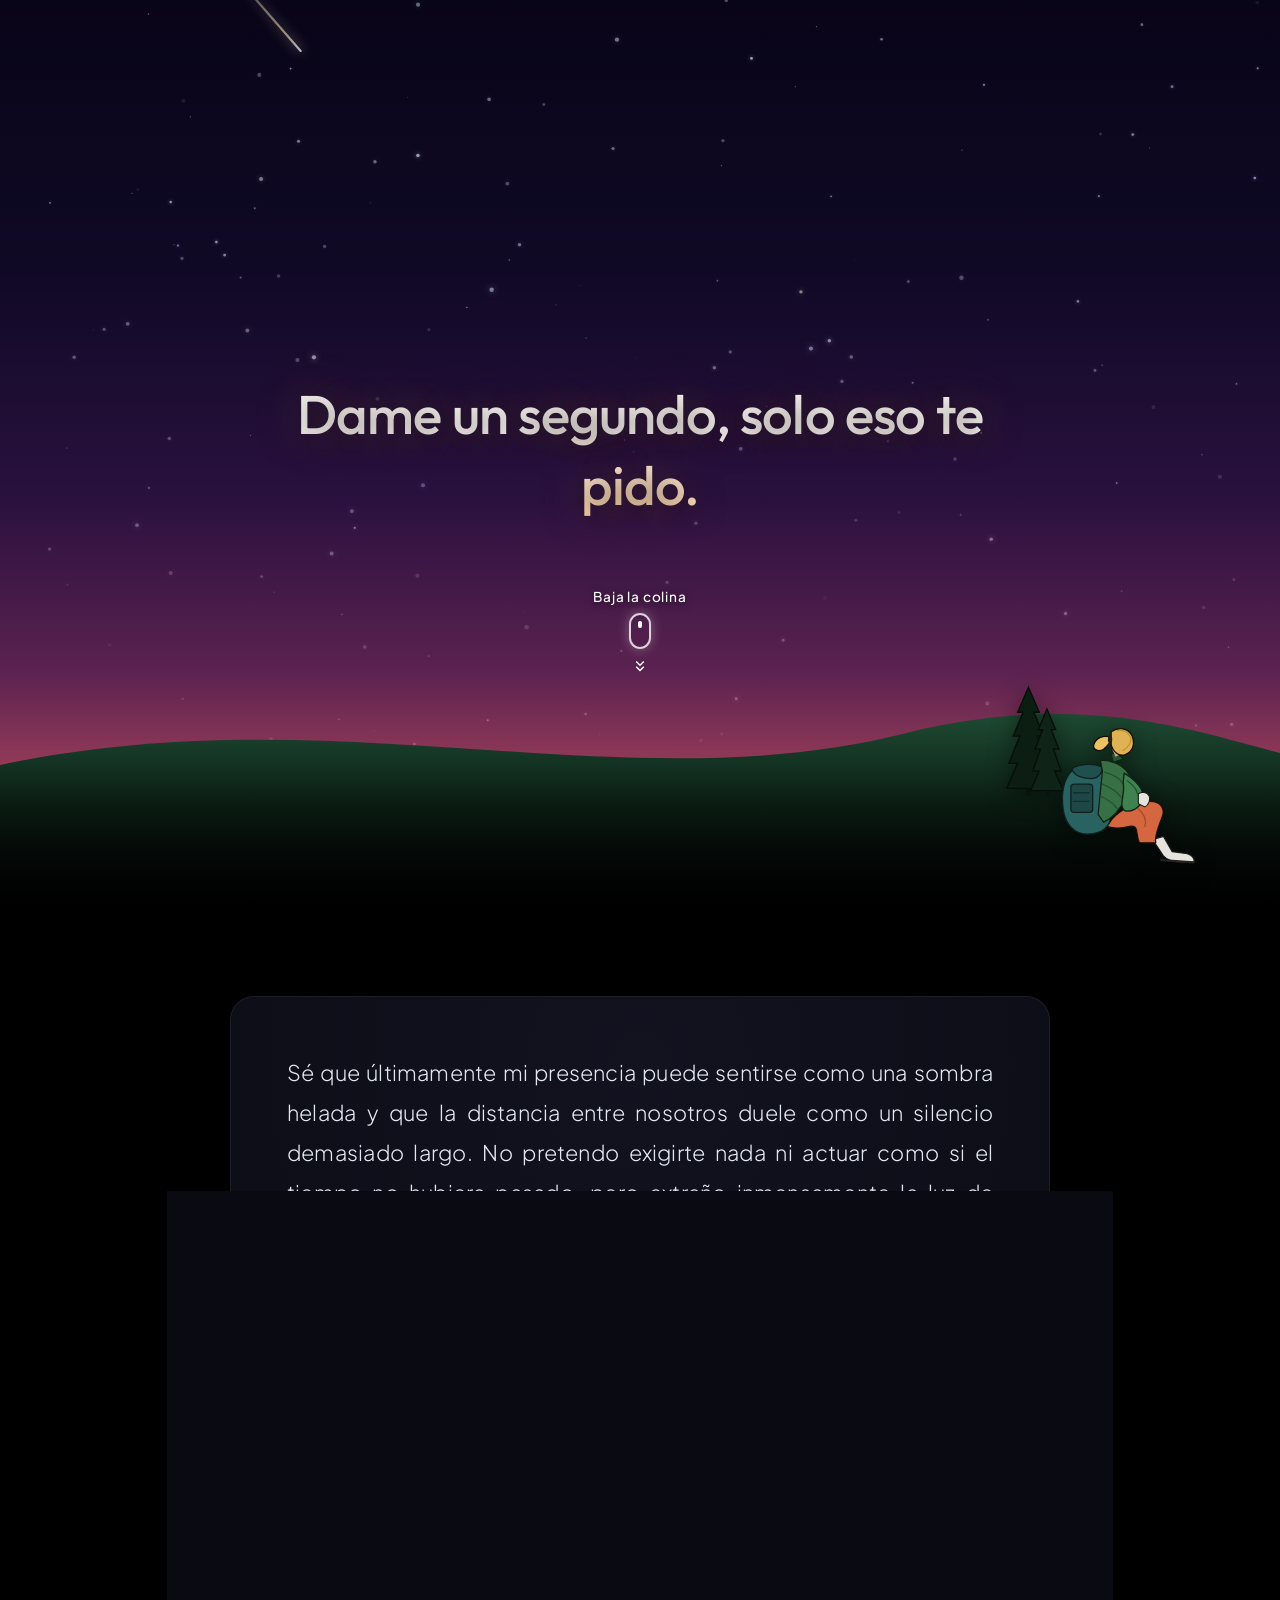
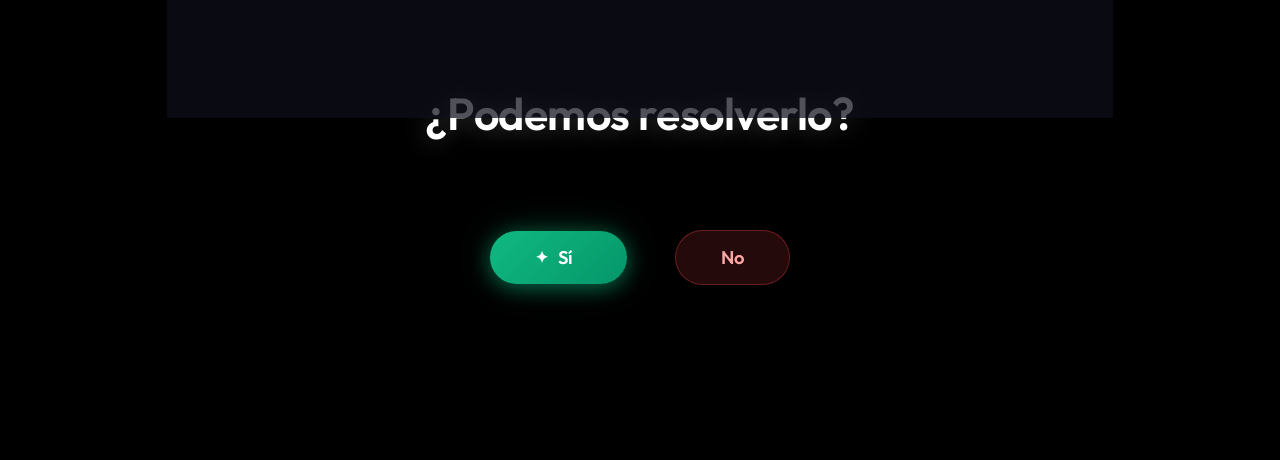
==== commit 8a214304: "mejora css" ====
--- a/index.html
+++ b/index.html
@@ -8,7 +8,7 @@
   <link rel="preconnect" href="https://fonts.googleapis.com" />
   <link rel="preconnect" href="https://fonts.gstatic.com" crossorigin />
   <link href="https://fonts.googleapis.com/css2?family=Outfit:wght@300;400;500;600;700&family=Plus+Jakarta+Sans:wght@300;400;500;600&display=swap" rel="stylesheet" />
-  <link rel="stylesheet" href="style.css" />
+  <link rel="stylesheet" href="style.css?v=3.1" />
 </head>
 <body>
   <!-- Contenedor de estrellas y efectos celestiales en Canvas -->
@@ -141,22 +141,22 @@
     </section>
   </main>
 
-  <!-- Elementos para la animación del golpe de la mano al cursor -->
-  <div id="virtual-cursor" class="virtual-cursor" aria-hidden="true">
+  <!-- Elementos para la animación del golpe de la mano al cursor (ocultos por defecto para evitar parpadeos o desbordes) -->
+  <div id="virtual-cursor" class="virtual-cursor" style="display: none;" aria-hidden="true">
     <svg viewBox="0 0 24 24" width="22" height="22" fill="none">
       <path d="M4 2 L4 20 L8.5 16.5 L12.5 22.5 L15 21 L11.2 15.2 L17.5 15.2 Z" fill="#ffffff" stroke="#000000" stroke-width="1.6" stroke-linejoin="round"/>
     </svg>
   </div>
-  <div id="slap-hand" class="slap-hand" aria-hidden="true">
+  <div id="slap-hand" class="slap-hand" style="display: none;" aria-hidden="true">
     <img src="photos/mano.png" alt="Mano" />
   </div>
   <!-- Signo de exclamación cómico que aparece sobre el cursor tras la bofetada -->
-  <div id="slap-sign" class="slap-sign" aria-hidden="true">
+  <div id="slap-sign" class="slap-sign" style="display: none;" aria-hidden="true">
     <div class="sign-bubble">
       <span class="sign-text">!</span>
     </div>
   </div>
 
-  <script src="script.js" defer></script>
+  <script src="script.js?v=3.1" defer></script>
 </body>
 </html>
--- a/style.css
+++ b/style.css
@@ -543,12 +543,15 @@
   height: 24px;
   pointer-events: none;
   z-index: 99999;
+  display: none;
+  visibility: hidden;
   opacity: 0;
-  transform: translate(-999px, -999px);
   will-change: transform, opacity;
 }
 
 .virtual-cursor.visible {
+  display: block;
+  visibility: visible;
   opacity: 1;
 }
 
@@ -581,12 +584,13 @@
   position: fixed;
   top: 0;
   left: 0;
-  width: 120px;
-  height: 120px;
+  width: 115px;
+  height: 115px;
   pointer-events: none;
   z-index: 100000;
+  display: none;
+  visibility: hidden;
   opacity: 0;
-  transform: translate(-999px, -999px);
   will-change: transform, opacity;
 }
 
@@ -594,9 +598,12 @@
   width: 100%;
   height: 100%;
   display: block;
+  filter: drop-shadow(0 10px 24px rgba(0, 0, 0, 0.6));
 }
 
 .slap-hand.striking {
+  display: block;
+  visibility: visible;
   animation: handStrikeAnim 1s cubic-bezier(0.2, 0.8, 0.25, 1) forwards;
 }
 
@@ -636,10 +643,10 @@
   height: 46px;
   pointer-events: none;
   z-index: 100001;
+  display: none;
+  visibility: hidden;
   opacity: 0;
-  transform: translate(-999px, -999px);
   will-change: transform, opacity;
-  display: flex;
   justify-content: center;
   align-items: center;
 }
@@ -667,6 +674,8 @@
 }
 
 .slap-sign.pop {
+  display: flex;
+  visibility: visible;
   animation: signPopAnim 0.75s cubic-bezier(0.175, 0.885, 0.32, 1.275) forwards;
 }
 
@@ -692,3 +701,54 @@
     transform: translate(var(--sx), calc(var(--sy) - 45px)) scale(0.6) rotate(10deg);
   }
 }
+
+/* ==========================================================================
+   AJUSTES RESPONSIVOS PARA MÓVILES (PANTALLAS PEQUEÑAS Y TÁCTILES)
+   ========================================================================== */
+@media (max-width: 600px) {
+  .slap-hand {
+    width: 85px;
+    height: 85px;
+  }
+  .slap-sign {
+    width: 38px;
+    height: 38px;
+  }
+  .sign-bubble {
+    width: 36px;
+    height: 36px;
+    border-width: 2px;
+  }
+  .sign-text {
+    font-size: 22px;
+  }
+  /* En pantallas móviles táctiles, no mostrar cursor de ratón virtual */
+  .virtual-cursor {
+    display: none !important;
+  }
+  .buttons-playground {
+    gap: 1.2rem;
+    min-height: 120px;
+    padding: 0.5rem;
+  }
+  .btn {
+    font-size: 1.05rem;
+    padding: 0.85rem 1.8rem;
+    gap: 0.4rem;
+  }
+  .letter-section {
+    padding: 4rem 1.1rem 6rem;
+  }
+  .letter-card {
+    padding: 1.8rem 1.25rem;
+    border-radius: 20px;
+    margin-bottom: 2.2rem;
+  }
+  .hero-phrase {
+    font-size: clamp(1.85rem, 6.5vw, 2.6rem);
+  }
+  .question-title {
+    font-size: 1.85rem;
+    margin-bottom: 1.8rem;
+  }
+}
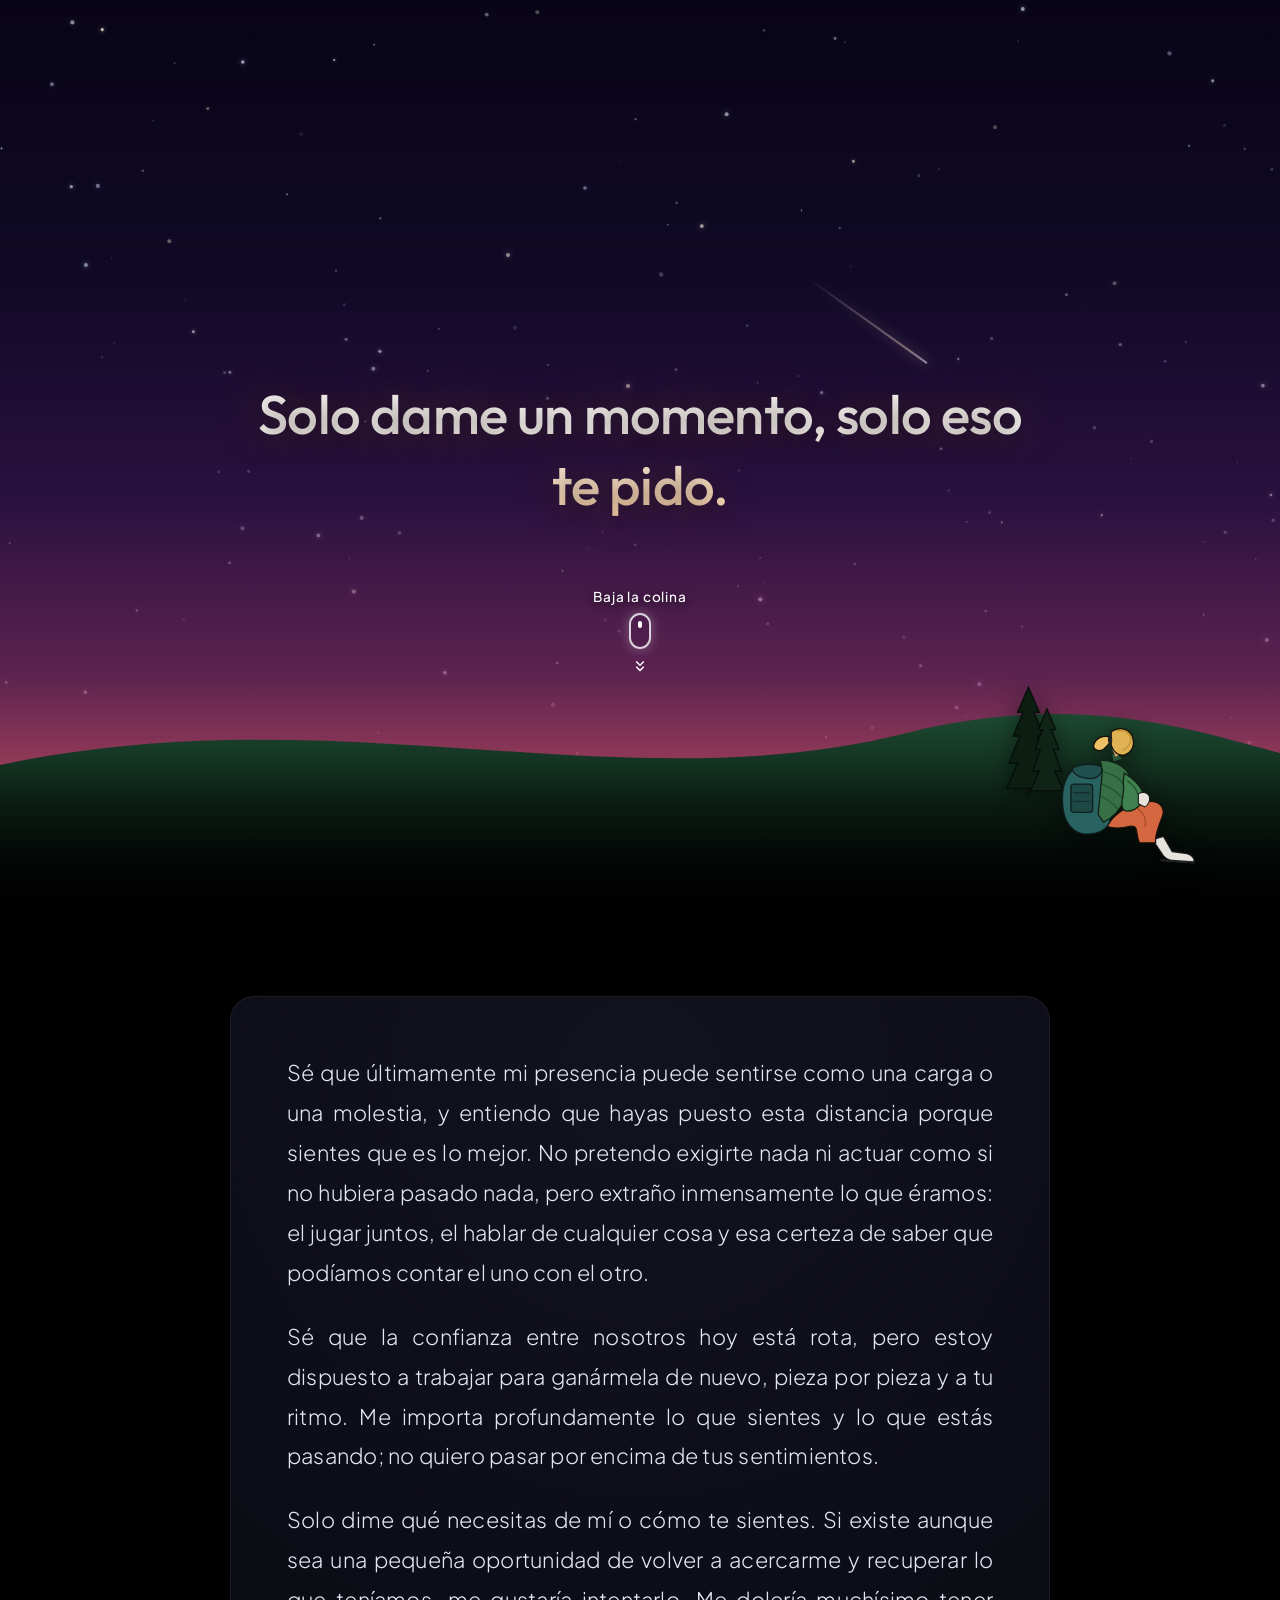
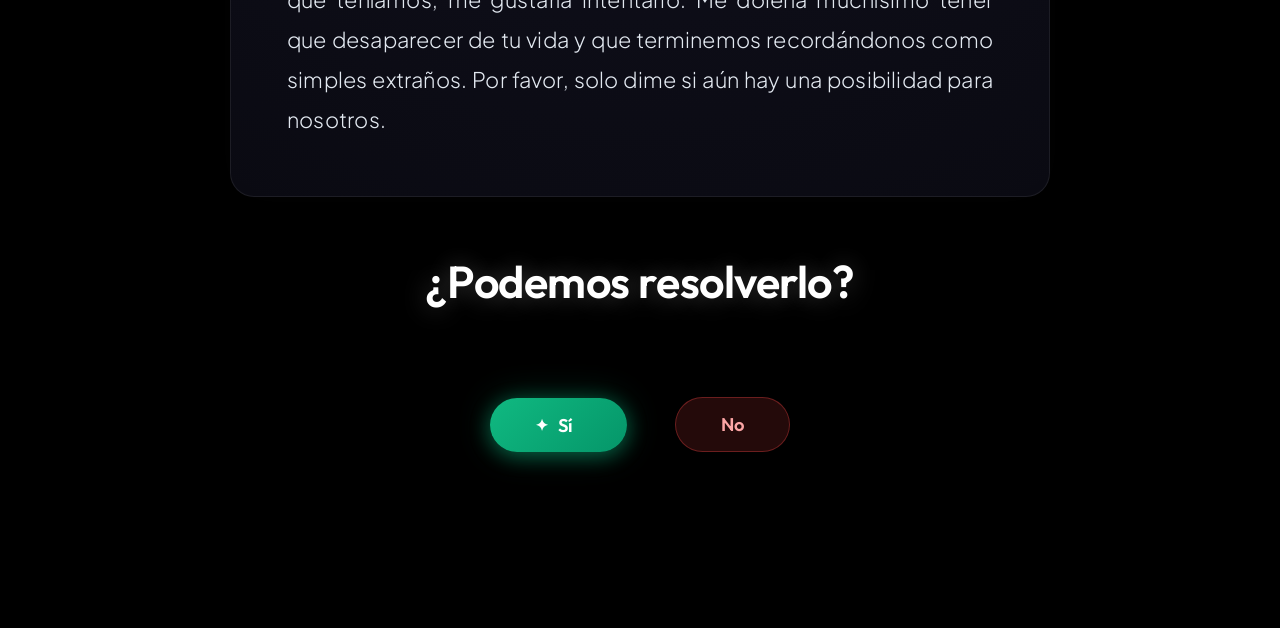
==== commit 08e412fe: "cambio mensaje" ====
--- a/index.html
+++ b/index.html
@@ -8,7 +8,7 @@
   <link rel="preconnect" href="https://fonts.googleapis.com" />
   <link rel="preconnect" href="https://fonts.gstatic.com" crossorigin />
   <link href="https://fonts.googleapis.com/css2?family=Outfit:wght@300;400;500;600;700&family=Plus+Jakarta+Sans:wght@300;400;500;600&display=swap" rel="stylesheet" />
-  <link rel="stylesheet" href="style.css?v=3.1" />
+  <link rel="stylesheet" href="style.css?v=3.2" />
 </head>
 <body>
   <!-- Contenedor de estrellas y efectos celestiales en Canvas -->
@@ -22,7 +22,7 @@
     <!-- SECCIÓN 1: INTRODUCCIÓN CON ATARDECER -->
     <section class="hero-section" id="hero-section">
       <div class="hero-content">
-        <h1 class="hero-phrase">Dame un segundo, solo eso te pido.</h1>
+        <h1 class="hero-phrase">Solo dame un momento, solo eso te pido.</h1>
       </div>
 
       <!-- Indicador de desplazamiento para bajar la colina -->
@@ -113,9 +113,17 @@
       <div class="letter-wrapper">
         <div class="letter-card">
           <div class="card-glow"></div>
-          <p class="letter-body">
-            Sé que últimamente mi presencia puede sentirse como una sombra helada y que la distancia entre nosotros duele como un silencio demasiado largo. No pretendo exigirte nada ni actuar como si el tiempo no hubiera pasado, pero extraño inmensamente la luz de nuestra amistad, las tardes de charlas sin rumbo y las risas compartidas. Aunque la confianza sea hoy como un cristal que necesita restaurarse, estoy dispuesto a cuidarlo y reconstruirlo pieza por pieza, a tu ritmo y sin prisa. Me importa profundamente lo que sientes y no quiero pasar por encima de tu proceso; solo necesito saber qué pasa por tu corazón, si existe un pequeño puente que pueda cruzar para acercarme de nuevo o si prefieres que guarde distancia. Solo dime qué necesitas para sanar este espacio y si aún hay una chispa que nos permita volver a encontrarnos como antes.
-          </p>
+          <div class="letter-body">
+            <p>
+              Sé que últimamente mi presencia puede sentirse como una carga o una molestia, y entiendo que hayas puesto esta distancia porque sientes que es lo mejor. No pretendo exigirte nada ni actuar como si no hubiera pasado nada, pero extraño inmensamente lo que éramos: el jugar juntos, el hablar de cualquier cosa y esa certeza de saber que podíamos contar el uno con el otro.
+            </p>
+            <p>
+              Sé que la confianza entre nosotros hoy está rota, pero estoy dispuesto a trabajar para ganármela de nuevo, pieza por pieza y a tu ritmo. Me importa profundamente lo que sientes y lo que estás pasando; no quiero pasar por encima de tus sentimientos.
+            </p>
+            <p>
+              Solo dime qué necesitas de mí o cómo te sientes. Si existe aunque sea una pequeña oportunidad de volver a acercarme y recuperar lo que teníamos, me gustaría intentarlo. Me dolería muchísimo tener que desaparecer de tu vida y que terminemos recordándonos como simples extraños. Por favor, solo dime si aún hay una posibilidad para nosotros.
+            </p>
+          </div>
         </div>
 
         <!-- Pregunta interactiva -->
@@ -157,6 +165,6 @@
     </div>
   </div>
 
-  <script src="script.js?v=3.1" defer></script>
+  <script src="script.js?v=3.2" defer></script>
 </body>
 </html>
--- a/style.css
+++ b/style.css
@@ -332,6 +332,14 @@
   text-justify: inter-word;
 }
 
+.letter-body p {
+  margin: 0 0 1.5rem 0;
+}
+
+.letter-body p:last-child {
+  margin-bottom: 0;
+}
+
 @media (max-width: 600px) {
   .letter-body {
     text-align: left;
